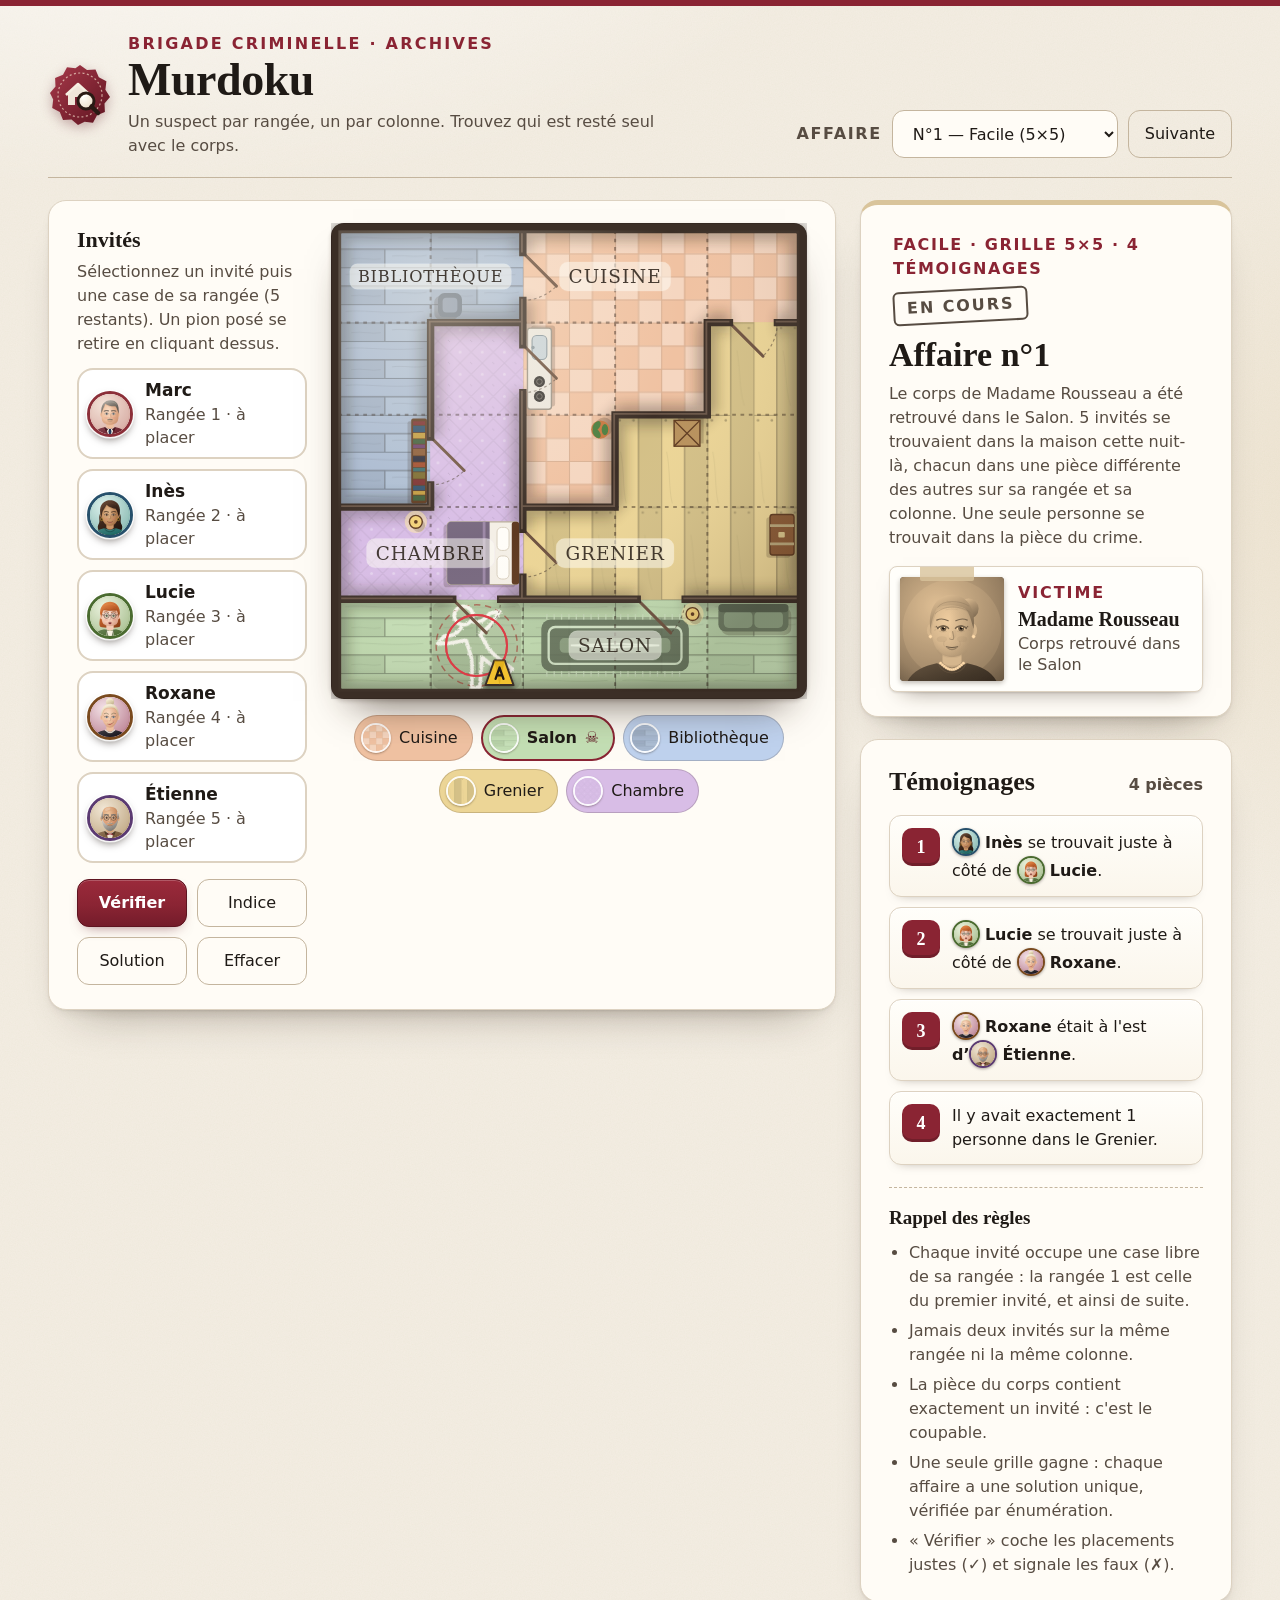
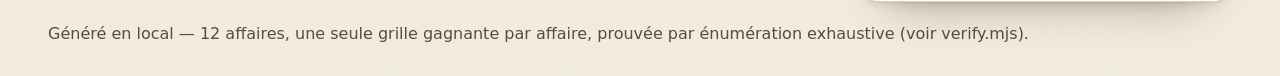
==== index.html @ e2e35fe4 "Murdoku HD: illustrated deduction game with unique-solution cases" ====
<!DOCTYPE html>
<html lang="fr">
<head>
<meta charset="utf-8">
<meta name="viewport" content="width=device-width, initial-scale=1, viewport-fit=cover">
<meta name="theme-color" content="#f4eee3">
<title>Murdoku HD — affaires de déduction</title>
<link rel="icon" href="assets/ui/emblem.svg" type="image/svg+xml">
<link rel="stylesheet" href="styles.css">
</head>
<body>
<header class="masthead">
  <div class="brand">
    <img class="brand-emblem" src="assets/ui/emblem.svg" alt="" width="64" height="64">
    <div class="brand-text">
      <p class="kicker">Brigade criminelle · Archives</p>
      <h1>Murdoku</h1>
      <p class="brand-sub">Un suspect par rangée, un par colonne. Trouvez qui est resté seul avec le corps.</p>
    </div>
  </div>
  <div class="case-switch">
    <label for="case-select">Affaire</label>
    <select id="case-select"></select>
    <button id="next-case" class="btn ghost" type="button">Suivante</button>
  </div>
</header>

<main class="layout">
  <section class="panel case-panel" aria-label="Dossier de l'affaire">
    <div class="eyebrow-row">
      <p class="case-eyebrow" id="case-meta">Facile · grille 5×5</p>
      <span class="stamp" id="case-badge">En cours</span>
    </div>
    <h2 id="case-title">Affaire n°1</h2>
    <p class="story" id="case-story"></p>
    <figure class="victim-card" id="victim-card">
      <div class="victim-photo">
        <img id="victim-photo" src="assets/victims/rousseau.svg" alt="" width="164" height="164">
      </div>
      <figcaption>
        <span class="victim-label">Victime</span>
        <strong id="victim-name">Madame Rousseau</strong>
        <span id="victim-room">dans le Salon</span>
      </figcaption>
    </figure>
  </section>

  <section class="panel board-panel" aria-label="Scène de crime">
    <div class="play">
      <div class="stage">
        <div class="board-wrap">
          <div class="board" id="board">
            <div class="plan" id="plan"></div>
            <div class="cells" id="cells" role="group" aria-label="Plan de la maison"></div>
          </div>
        </div>
        <div class="room-legend" id="room-legend"></div>
        <p class="board-status" id="board-status" role="status" hidden></p>
      </div>

      <div class="roster">
        <div class="palette-head">
          <h3>Invités</h3>
          <p class="hint" id="palette-hint">Sélectionnez un invité puis une case.</p>
        </div>
        <div class="palette" id="palette"></div>

        <div class="actions">
          <button id="btn-check" class="btn primary" type="button">Vérifier</button>
          <button id="btn-hint" class="btn" type="button">Indice</button>
          <span class="more-actions" id="more-actions">
            <button id="btn-reveal" class="btn ghost" type="button">Solution</button>
            <button id="btn-reset" class="btn ghost" type="button">Effacer</button>
            <button id="btn-next-m" class="btn ghost mobile-only" type="button">Suivante</button>
          </span>
          <button id="btn-more" class="btn more-toggle mobile-only" type="button" aria-expanded="false" aria-controls="more-actions" aria-label="Plus d'actions">⋯</button>
        </div>
        <div class="verdict" id="verdict" role="status" aria-live="polite" hidden></div>
      </div>
    </div>
  </section>

  <aside class="panel clues-panel" aria-label="Indices de l'enquête">
    <div class="clues-head">
      <h2 class="panel-title">Témoignages</h2>
      <span class="clue-count" id="clue-count">4 pièces</span>
    </div>
    <ol class="clues" id="clues"></ol>
    <div class="legend">
      <h3>Rappel des règles</h3>
      <ul>
        <li>Chaque invité occupe une case libre de sa rangée : la rangée 1 est celle du premier invité, et ainsi de suite.</li>
        <li>Jamais deux invités sur la même rangée ni la même colonne.</li>
        <li>La pièce du corps contient exactement un invité : c'est le coupable.</li>
        <li>Une seule grille gagne : chaque affaire a une solution unique, vérifiée par énumération.</li>
        <li>« Vérifier » coche les placements justes (✓) et signale les faux (✗).</li>
      </ul>
    </div>
  </aside>
  <div class="sheet-space" id="sheet-space" aria-hidden="true"></div>
</main>
<footer class="footer">Généré en local — 12 affaires, une seule grille gagnante par affaire, prouvée par énumération exhaustive (voir verify.mjs).</footer>

<!-- Phone bottom sheet: app.js moves the dossier, clues, rules and tally in here under 860 px. -->
<section class="sheet mobile-only is-peek" id="sheet" aria-label="Enquête">
  <div class="sheet-head" id="sheet-head">
    <span class="sheet-grip" aria-hidden="true"></span>
    <div class="sheet-bar">
      <div class="sheet-tabs" role="tablist" aria-label="Volets de l'enquête">
        <button type="button" role="tab" id="tab-clues" aria-controls="pane-clues" aria-selected="true">Témoignages <span class="tab-count" id="tab-count">4</span></button>
        <button type="button" role="tab" id="tab-dossier" aria-controls="pane-dossier" aria-selected="false" tabindex="-1">Dossier</button>
      </div>
      <button type="button" class="sheet-toggle" id="sheet-toggle" aria-expanded="false" aria-controls="sheet-body" aria-label="Agrandir le volet">
        <svg viewBox="0 0 24 24" aria-hidden="true" focusable="false"><path d="M6 15l6-6 6 6" fill="none" stroke="currentColor" stroke-width="2.6" stroke-linecap="round" stroke-linejoin="round"/></svg>
      </button>
    </div>
    <div class="sheet-tally" id="slot-tally"></div>
  </div>
  <div class="sheet-body" id="sheet-body">
    <div role="tabpanel" id="pane-clues" aria-labelledby="tab-clues"></div>
    <div role="tabpanel" id="pane-dossier" aria-labelledby="tab-dossier" hidden></div>
  </div>
</section>

<div class="win-banner" id="win-banner" role="dialog" aria-modal="true" aria-labelledby="win-title" hidden>
  <div class="win-card">
    <div class="win-portrait">
      <div class="spot" aria-hidden="true"></div>
      <img id="win-photo" src="assets/portraits/etienne.svg" alt="" width="164" height="164">
      <span class="win-stamp" aria-hidden="true">Coupable</span>
    </div>
    <p class="win-eyebrow" id="win-eyebrow">Énigme résolue</p>
    <p class="win-title" id="win-title">Étienne, coupable</p>
    <p class="win-detail" id="win-detail"></p>
    <div class="win-actions">
      <button type="button" class="btn primary" id="win-next">Affaire suivante</button>
      <button type="button" class="btn ghost" id="win-close">Rester ici</button>
    </div>
  </div>
</div>

<script src="floorplan.js"></script>
<script src="app.js"></script>
</body>
</html>
---- styles.css ----
/* Murdoku HD — ivory dossier, deep crimson accent, illustrated floorplan. */
:root {
  --paper: #f4eee3;
  --card: #fffcf6;
  --card-2: #fbf6ec;
  --ink: #1f1a16;
  --ink-soft: #574c42;
  --line: #ddd2c1;
  --line-strong: #c4b59e;
  --accent: #8a2433;
  --accent-deep: #5e1420;
  --accent-soft: #f6e1de;
  --gold: #b8892f;
  --ok: #1d6644;
  --ok-soft: #dcefe2;
  --bad: #9c2f1f;
  --bad-soft: #fbe7e1;
  --radius: 18px;
  --shadow: 0 1px 2px rgba(40, 26, 14, .06), 0 6px 14px -8px rgba(40, 26, 14, .18), 0 26px 44px -30px rgba(40, 26, 14, .45);
  --serif: "Iowan Old Style", "Palatino Linotype", "Book Antiqua", Palatino, P052, "URW Palladio L", Georgia, serif;
  --sans: system-ui, -apple-system, "Segoe UI", Roboto, "Helvetica Neue", Lato, "DejaVu Sans", sans-serif;
  --spring: cubic-bezier(.2, 1.4, .4, 1);
}

* { box-sizing: border-box; }
html, body { margin: 0; }
html { overflow-x: hidden; }

body {
  background-color: var(--paper);
  background-image:
    radial-gradient(1200px 600px at 12% -10%, rgba(255, 255, 255, .75), rgba(255, 255, 255, 0) 60%),
    radial-gradient(900px 700px at 110% 30%, rgba(184, 137, 47, .10), rgba(184, 137, 47, 0) 60%),
    url("data:image/svg+xml,%3Csvg xmlns='http://www.w3.org/2000/svg' width='180' height='180'%3E%3Cfilter id='n'%3E%3CfeTurbulence type='fractalNoise' baseFrequency='.85' numOctaves='3' stitchTiles='stitch'/%3E%3CfeColorMatrix values='0 0 0 0 .35 0 0 0 0 .25 0 0 0 0 .15 0 0 0 .06 0'/%3E%3C/filter%3E%3Crect width='180' height='180' filter='url(%23n)'/%3E%3C/svg%3E");
  color: var(--ink);
  font: 400 17px/1.5 var(--sans);
  -webkit-font-smoothing: antialiased;
  min-height: 100vh;
}

h1, h2, h3 { margin: 0; font-family: var(--serif); font-weight: 700; }
img { max-width: 100%; }

/* --------------------------------------------------------------- masthead */
.masthead {
  display: flex;
  flex-wrap: wrap;
  gap: 18px 28px;
  align-items: flex-end;
  justify-content: space-between;
  max-width: 1440px;
  margin: 0 auto;
  padding: 26px clamp(12px, 4vw, 48px) 20px;
  border-top: 6px solid var(--accent);
  position: relative;
}
.masthead::after {
  content: "";
  position: absolute;
  left: clamp(12px, 4vw, 48px);
  right: clamp(12px, 4vw, 48px);
  bottom: 0;
  border-bottom: 1px solid var(--line-strong);
  box-shadow: 0 3px 0 -2px var(--line);
}

.brand { display: flex; gap: 16px; align-items: center; min-width: 0; }
.brand-emblem { width: 64px; height: 64px; flex: none; filter: drop-shadow(0 4px 6px rgba(94, 20, 32, .3)); }
.brand-text { min-width: 0; }
.kicker {
  margin: 0;
  font-size: 16px;
  font-weight: 700;
  letter-spacing: .14em;
  text-transform: uppercase;
  color: var(--accent);
}
.brand h1 { font-size: clamp(34px, 5vw, 46px); line-height: 1.05; letter-spacing: -.01em; }
.brand-sub { margin: 6px 0 0; color: var(--ink-soft); font-size: 16px; max-width: 560px; }

.case-switch { display: flex; align-items: center; gap: 10px; flex-wrap: wrap; }
.case-switch label { font-size: 16px; font-weight: 600; text-transform: uppercase; letter-spacing: .1em; color: var(--ink-soft); }

select, .btn {
  font: inherit;
  font-size: 16px;
  color: var(--ink);
  background: var(--card);
  border: 1px solid var(--line-strong);
  border-radius: 12px;
  padding: 11px 16px;
  min-height: 48px;
  min-width: 48px;
  cursor: pointer;
  transition: background .18s, border-color .18s, transform .18s var(--spring), box-shadow .18s;
}
select { max-width: 100%; padding-right: 10px; }
select:hover, .btn:hover { border-color: #a8977d; background: #fff; transform: translateY(-1px); box-shadow: 0 6px 14px -10px rgba(40, 26, 14, .5); }
.btn:active { transform: translateY(1px) scale(.98); box-shadow: none; }
select:focus-visible, .btn:focus-visible, .suspect:focus-visible { outline: 3px solid var(--accent); outline-offset: 2px; }
.btn.primary {
  background: linear-gradient(180deg, #9b2a3b, var(--accent) 55%, #741c2a) #8a2433;
  border-color: var(--accent-deep);
  color: #fff;
  font-weight: 700;
  box-shadow: inset 0 1px 0 rgba(255, 255, 255, .22), 0 6px 14px -8px rgba(94, 20, 32, .7);
}
.btn.primary:hover { background: linear-gradient(180deg, #a52f41, #7c1f2d) #8a2433; }
.btn.ghost { background: transparent; }

@media (max-width: 640px) {
  .actions { display: grid; grid-template-columns: 1fr 1fr; }
  .suspect { gap: 8px; padding: 8px 8px 8px 6px; }
  .suspect .avatar { width: 40px; }
  .who .sub { display: grid; }
  .who .sub > span { display: block; white-space: nowrap; }
  .who .sub > .sep { display: none; }
  .masthead { gap: 12px; }
  .brand { gap: 12px; align-items: flex-start; }
  .brand-emblem { width: 48px; height: 48px; }
  .brand h1 { font-size: 32px; }
  .case-switch { width: 100%; }
  .case-switch label { flex: 0 0 100%; }
  .case-switch select { flex: 1 1 auto; min-width: 0; }
}

/* ----------------------------------------------------------------- layout */
.layout {
  display: grid;
  grid-template-columns: minmax(0, 1.8fr) minmax(340px, .85fr);
  grid-template-areas: "board case" "board clues";
  grid-template-rows: auto 1fr;
  gap: 22px 24px;
  max-width: 1440px;
  margin: 0 auto;
  padding: 22px clamp(12px, 4vw, 48px) 8px;
  align-items: start;
}
.case-panel { grid-area: case; }
.board-panel { grid-area: board; }
.clues-panel { grid-area: clues; }
@media (max-width: 1080px) {
  .layout { grid-template-columns: minmax(0, 1fr); grid-template-areas: "case" "board" "clues"; grid-template-rows: none; }
}

.panel {
  background: var(--card);
  border: 1px solid var(--line);
  border-radius: var(--radius);
  box-shadow: var(--shadow);
  padding: 22px clamp(14px, 2.4vw, 28px) 24px;
  min-width: 0;
}
.case-panel { border-top: 5px solid #d9c49b; }

/* Narrow phones: keep 7×7 cells above the 44 px touch minimum. */
@media (max-width: 400px) {
  .layout { padding: 12px 6px 8px; gap: 14px; }
  .panel { padding: 16px 10px 18px; border-radius: 14px; }
  .board-panel { padding: 8px 4px 16px; }
  .suspect { gap: 6px; padding: 8px 6px 8px 4px; }
  .suspect .avatar { width: 36px; }
  .roster { padding: 0 2px; }
  .masthead { padding: 14px 10px 12px; }
  .masthead::after { left: 10px; right: 10px; }
  .footer { padding: 10px 10px 24px; }
}

/* -------------------------------------------------------------- case head */
.eyebrow-row { display: flex; flex-wrap: wrap; align-items: center; justify-content: space-between; gap: 8px 14px; padding: 6px 4px; }
.case-eyebrow { margin: 0; font-size: 16px; letter-spacing: .1em; text-transform: uppercase; color: var(--accent); font-weight: 700; }
.case-panel h2 { font-size: clamp(28px, 3vw, 34px); line-height: 1.15; margin-top: 6px; }
.story { margin: 8px 0 16px; color: var(--ink-soft); font-size: 16px; }

.stamp {
  display: inline-block;
  font-size: 16px;
  font-weight: 800;
  letter-spacing: .12em;
  text-transform: uppercase;
  padding: 3px 12px;
  border: 2px solid var(--ink-soft);
  border-radius: 6px;
  color: var(--ink-soft);
  background: var(--card);
  transform: rotate(-3deg);
  white-space: nowrap;
}
.stamp.win { color: var(--ok); border-color: var(--ok); background: var(--ok-soft); animation: stamp-in .5s var(--spring) both; }

.victim-card {
  margin: 0;
  display: grid;
  grid-template-columns: 104px minmax(0, 1fr);
  gap: 14px;
  align-items: center;
  padding: 10px 14px 10px 10px;
  background: #fffefa;
  border: 1px solid var(--line);
  border-radius: 8px;
  box-shadow: 0 10px 22px -14px rgba(40, 26, 14, .6), 0 1px 2px rgba(40, 26, 14, .12);
  position: relative;
}
.victim-card::before {
  content: "";
  position: absolute;
  top: 0;
  left: 30px;
  width: 54px;
  height: 14px;
  background: rgba(217, 196, 155, .8);
  border-radius: 0 0 2px 2px;
}
.victim-photo {
  aspect-ratio: 1;
  border-radius: 4px;
  overflow: hidden;
  background: #6f604e;
  box-shadow: inset 0 0 0 1px rgba(0, 0, 0, .15), 0 2px 5px rgba(40, 26, 14, .3);
}
.victim-photo img { display: block; width: 100%; height: 100%; object-fit: cover; object-position: center; }
.victim-card figcaption { display: grid; gap: 2px; font-size: 16px; line-height: 1.3; min-width: 0; }
.victim-label { font-weight: 700; letter-spacing: .12em; text-transform: uppercase; color: var(--accent); }
.victim-card strong { font-family: var(--serif); font-size: 20px; }
.victim-card figcaption span:last-child { color: var(--ink-soft); }

/* ------------------------------------------------------------------- play */
.play { display: grid; grid-template-columns: minmax(0, 1fr); gap: 4px 24px; }
@media (min-width: 1180px) {
  .play { grid-template-columns: minmax(200px, 230px) minmax(0, 1fr); align-items: start; }
  .roster { grid-column: 1; grid-row: 1; }
  .stage { grid-column: 2; grid-row: 1; }
  .roster .palette { grid-template-columns: minmax(0, 1fr); margin-bottom: 16px; }
  .roster .palette-head { margin-top: 0; }
  .roster .actions { display: grid; grid-template-columns: 1fr 1fr; }
}
.roster, .stage { min-width: 0; }

/* ------------------------------------------------------------------ board */
.board-wrap { padding: 0 0 16px; }

.board {
  --n: 5;
  position: relative;
  width: min(100%, 640px);
  aspect-ratio: 1 / 1;
  margin: 0 auto;
  border-radius: 14px;
  box-shadow: 0 2px 4px rgba(40, 26, 14, .2), 0 24px 40px -22px rgba(40, 26, 14, .7);
  transition: box-shadow .4s;
}
.plan, .plan svg { position: absolute; inset: 0; width: 100%; height: 100%; display: block; }

/* The SVG keeps an 8-unit frame around an n×100 grid: mirror it here. */
.cells {
  position: absolute;
  inset: calc(100% * 8 / (var(--n) * 100 + 16));
  display: grid;
  grid-auto-rows: 1fr;
}

.cell {
  position: relative;
  display: grid;
  place-items: center;
  min-width: 44px;
  min-height: 44px;
  padding: 0;
  margin: 0;
  border: 0;
  background: transparent;
  color: var(--ink);
  font: inherit;
  cursor: pointer;
  -webkit-tap-highlight-color: transparent;
}
.cell::before {
  content: "";
  position: absolute;
  inset: 3px;
  border-radius: 8px;
  background: rgba(255, 252, 240, 0);
  transition: background .18s, box-shadow .18s;
  pointer-events: none;
}
.cell:hover::before { background: rgba(255, 252, 240, .34); box-shadow: inset 0 0 0 2px rgba(255, 255, 255, .6); }
.cell:focus-visible { outline: none; }
.cell:focus-visible::before { box-shadow: inset 0 0 0 3px var(--accent), 0 0 0 2px #fff; }
.cell.row-active::before { background: rgba(138, 36, 51, .1); }
.cell.target::after {
  content: "";
  position: absolute;
  inset: 22%;
  border-radius: 50%;
  border: 2.5px dashed rgba(138, 36, 51, .75);
  background: rgba(255, 252, 240, .45);
  animation: target-breathe 1.6s ease-in-out infinite;
  pointer-events: none;
}
.cell.victim { cursor: help; }
.cell.mismatch::before { box-shadow: inset 0 0 0 3px rgba(156, 47, 31, .85); background: rgba(156, 47, 31, .12); }
.cell.nudge { animation: nudge .42s ease-in-out; }

.token {
  position: relative;
  display: block;
  width: 80%;
  aspect-ratio: 1 / 1;
  border-radius: 50%;
  border: 3px solid var(--ring, var(--accent));
  background: #fff;
  overflow: hidden;
  box-shadow: 0 0 0 1.5px rgba(255, 255, 255, .85), 0 4px 8px -2px rgba(20, 10, 4, .55);
  transition: transform .2s var(--spring), box-shadow .2s;
  pointer-events: none;
}
.token img { display: block; width: 100%; height: 100%; object-fit: cover; object-position: center; }
.cell:hover .token { transform: translateY(-2px) scale(1.04); box-shadow: 0 0 0 1.5px #fff, 0 8px 12px -4px rgba(20, 10, 4, .55); }
.token.pop { animation: token-pop .55s var(--spring) both; }
.token.killer { box-shadow: 0 0 0 3px #f2c230, 0 0 18px 4px rgba(242, 194, 48, .7); animation: breathe 2.6s ease-in-out infinite; }

.mark {
  position: absolute;
  top: 1px;
  right: 1px;
  width: 24px;
  height: 24px;
  border-radius: 50%;
  display: grid;
  place-items: center;
  font-size: 16px;
  font-weight: 800;
  line-height: 1;
  color: #fff;
  border: 2px solid #fff;
  box-shadow: 0 2px 4px rgba(20, 10, 4, .4);
  pointer-events: none;
  z-index: 2;
}
.mark.ok { background: var(--ok); }
.mark.bad { background: var(--bad); }
.mark.fresh { animation: mark-pop .45s var(--spring) both; animation-delay: calc(var(--i, 0) * 70ms); }
.cell.shake .token { animation: cell-shake .5s ease-in-out .15s; }

.crime-marker { position: absolute; inset: 0; pointer-events: none; }
.crime-marker .pulse {
  position: absolute;
  inset: 16%;
  border-radius: 50%;
  border: 2px solid rgba(220, 60, 70, .9);
  animation: ring-pulse 2.4s ease-out infinite;
}
.crime-marker .pulse.late { animation-delay: 1.2s; }
.crime-marker .tent {
  position: absolute;
  right: 6%;
  bottom: 6%;
  width: 38%;
  height: auto;
  filter: drop-shadow(0 2px 2px rgba(0, 0, 0, .45));
  animation: tent-bob 3s ease-in-out infinite;
  transform-origin: 50% 100%;
}

.board.celebrate { box-shadow: 0 0 0 4px rgba(242, 194, 48, .55), 0 24px 40px -22px rgba(40, 26, 14, .7); }
.board.celebrate .token { animation: token-pop .62s var(--spring) both; }
.board.celebrate .token.killer { animation: token-pop .62s var(--spring) both, breathe 2.6s ease-in-out .8s infinite; }

/* ----------------------------------------------------------------- legend */
.room-legend {
  display: flex;
  flex-wrap: wrap;
  gap: 8px;
  justify-content: center;
  padding: 0 0 8px;
  font-size: 16px;
}
.room-item {
  display: inline-flex;
  align-items: center;
  gap: 8px;
  min-height: 44px;
  padding: 6px 14px 6px 6px;
  border-radius: 999px;
  background: var(--room);
  border: 1px solid rgba(40, 26, 14, .18);
  color: var(--ink);
  line-height: 1.25;
}
.room-item i {
  flex: none;
  width: 30px;
  height: 30px;
  border-radius: 50%;
  overflow: hidden;
  border: 2px solid rgba(255, 255, 255, .9);
  box-shadow: 0 1px 2px rgba(40, 26, 14, .35);
}
.swatch-svg { display: block; width: 100%; height: 100%; }
.room-item.crime-room { font-weight: 700; border: 2px solid var(--accent); }
.crime-mark { color: var(--accent-deep); font-size: 16px; }

.board-status {
  margin: 6px 0 14px;
  padding: 10px 14px;
  border-radius: 10px;
  font-size: 16px;
  font-weight: 700;
  text-align: center;
  border: 1px solid var(--line);
  animation: rise .3s ease-out both;
}
.board-status.ok { background: var(--ok-soft); border-color: #b2d6bf; color: #14422a; }
.board-status.bad { background: var(--bad-soft); border-color: #e8c1b5; color: #7a2516; }

/* ---------------------------------------------------------------- palette */
.palette-head { display: flex; flex-wrap: wrap; align-items: baseline; gap: 4px 14px; justify-content: space-between; margin-top: 10px; }
.palette-head h3 { font-size: 22px; }
.hint { margin: 0; font-size: 16px; color: var(--ink-soft); }

.palette {
  display: grid;
  grid-template-columns: repeat(auto-fill, minmax(min(100%, 150px), 1fr));
  gap: 10px;
  margin: 12px 0 20px;
}
.suspect {
  display: flex;
  align-items: center;
  gap: 12px;
  min-height: 64px;
  padding: 8px 12px 8px 8px;
  border-radius: 16px;
  border: 2px solid var(--line);
  background: #fff;
  color: var(--ink);
  font: inherit;
  text-align: left;
  cursor: pointer;
  transition: border-color .18s, background .18s, transform .2s var(--spring), box-shadow .2s;
}
.suspect:hover { border-color: var(--line-strong); transform: translateY(-2px); box-shadow: 0 10px 18px -14px rgba(40, 26, 14, .7); }
.suspect:hover .avatar { transform: rotate(-4deg) scale(1.06); }
.suspect:active { transform: translateY(0) scale(.98); }
.suspect .avatar { width: 46px; flex: none; }
.who { display: grid; min-width: 0; line-height: 1.45; }
.who strong { font-size: 17px; overflow-wrap: anywhere; }
.who .sub { font-size: 16px; color: var(--ink-soft); }
.suspect.selected { border-color: var(--accent); background: var(--accent-soft); box-shadow: 0 0 0 3px rgba(138, 36, 51, .16); }
.suspect.selected .avatar { animation: selected-ring 1.4s ease-in-out infinite; }
.suspect.placed { background: var(--card-2); }
.suspect.placed .status { color: var(--ok); font-weight: 700; }

/* ---------------------------------------------------------------- actions */
.actions { display: flex; flex-wrap: wrap; gap: 10px; }
.verdict {
  margin-top: 16px;
  padding: 14px 16px;
  border-radius: 12px;
  font-size: 16px;
  border: 1px solid var(--line);
  background: var(--card-2);
  animation: rise .3s ease-out both;
}
.verdict.ok { background: var(--ok-soft); border-color: #b2d6bf; color: #14422a; font-weight: 600; }
.verdict.bad { background: var(--bad-soft); border-color: #e8c1b5; color: #7a2516; }

/* ------------------------------------------------------------------ clues */
.clues-head { display: flex; align-items: baseline; justify-content: space-between; gap: 12px; margin-bottom: 14px; flex-wrap: wrap; }
.panel-title { font-size: 26px; }
.clue-count { font-size: 16px; color: var(--ink-soft); font-weight: 600; }

.clues { list-style: none; margin: 0; padding: 0; display: grid; gap: 10px; counter-reset: clue; }
.clue {
  counter-increment: clue;
  position: relative;
  display: grid;
  grid-template-columns: 38px minmax(0, 1fr);
  gap: 12px;
  align-items: start;
  padding: 12px 14px 12px 12px;
  background: linear-gradient(180deg, #fffefa, #fbf6ec) #fdf9f2;
  border: 1px solid var(--line);
  border-radius: 12px;
  box-shadow: 0 1px 0 #fff inset, 0 6px 12px -10px rgba(40, 26, 14, .55);
  transition: transform .2s var(--spring), box-shadow .2s;
  animation: rise .35s ease-out both;
}
.clue:nth-child(2) { animation-delay: 40ms; }
.clue:nth-child(3) { animation-delay: 80ms; }
.clue:nth-child(4) { animation-delay: 120ms; }
.clue:nth-child(n + 5) { animation-delay: 160ms; }
.clue:hover { transform: translateX(3px); box-shadow: 0 1px 0 #fff inset, 0 10px 18px -12px rgba(40, 26, 14, .6); }
.clue::before {
  content: counter(clue);
  display: grid;
  place-items: center;
  width: 38px;
  height: 38px;
  border-radius: 10px;
  background: var(--accent);
  color: #fff;
  font: 700 18px/1 var(--serif);
  box-shadow: inset 0 -3px 0 rgba(0, 0, 0, .18);
}
.clue p { margin: 0; font-size: 16px; align-self: center; }
.who-inline { font-weight: 700; white-space: nowrap; }
.who-inline .token.mini:not(:first-child) { margin-left: 3px; }
.token.mini {
  display: inline-block;
  width: 28px;
  border-width: 2px;
  margin-right: 5px;
  vertical-align: -8px;
  box-shadow: 0 1px 3px rgba(20, 10, 4, .35);
}

.legend { margin-top: 22px; border-top: 1px dashed var(--line-strong); padding-top: 16px; }
.legend h3 { font-size: 19px; margin-bottom: 8px; }
.legend ul { margin: 0; padding-left: 20px; color: var(--ink-soft); font-size: 16px; display: grid; gap: 6px; }

.footer { max-width: 1440px; margin: 0 auto; padding: 12px clamp(12px, 4vw, 48px) 30px; color: var(--ink-soft); font-size: 16px; }

/* ------------------------------------------------------------ win overlay */
.win-banner {
  position: fixed;
  inset: 0;
  display: grid;
  place-items: center;
  padding: 16px;
  background: radial-gradient(circle at 50% 40%, rgba(40, 22, 14, .55), rgba(20, 10, 6, .82));
  opacity: 0;
  z-index: 70;
  overflow-y: auto;
}
.win-banner[hidden] { display: none; }
.win-banner.visible { opacity: 1; animation: banner-fade .35s ease both; }

.win-card {
  position: relative;
  background: var(--card);
  border: 1px solid var(--line);
  border-radius: 22px;
  box-shadow: 0 30px 60px -20px rgba(0, 0, 0, .6);
  padding: 22px clamp(16px, 4vw, 30px) 24px;
  text-align: center;
  width: min(100%, 420px);
  animation: card-rise .55s var(--spring) both;
}
.win-portrait { position: relative; width: 200px; height: 200px; margin: 0 auto 6px; display: grid; place-items: center; }
.win-portrait .spot {
  position: absolute;
  inset: 0;
  border-radius: 50%;
  background: radial-gradient(circle, rgba(242, 194, 48, .55), rgba(242, 194, 48, 0) 68%);
  animation: spot-glow 2.6s ease-in-out infinite;
}
.win-portrait img {
  position: relative;
  width: 168px;
  height: 168px;
  object-fit: cover;
  border-radius: 50%;
  border: 5px solid var(--ring, var(--accent));
  box-shadow: 0 0 0 3px #fff, 0 14px 26px -10px rgba(0, 0, 0, .6);
  animation: portrait-reveal .9s cubic-bezier(.2, .9, .3, 1.1) .1s both, breathe 2.8s ease-in-out 1.2s infinite;
}
.win-stamp {
  position: absolute;
  bottom: 18px;
  left: 50%;
  margin-left: -66px;
  width: 132px;
  padding: 3px 0;
  font: 800 18px/1.2 var(--sans);
  letter-spacing: .14em;
  text-transform: uppercase;
  color: var(--accent);
  background: rgba(255, 252, 246, .94);
  border: 3px solid var(--accent);
  border-radius: 6px;
  transform: rotate(-10deg);
  animation: stamp-slam .5s cubic-bezier(.3, 1.6, .5, 1) .75s both;
}
.win-eyebrow { margin: 4px 0 4px; font-size: 16px; font-weight: 700; letter-spacing: .14em; text-transform: uppercase; color: var(--accent); }
.win-title { margin: 0; font-family: var(--serif); font-size: 30px; font-weight: 700; line-height: 1.15; animation: title-in .6s ease-out .45s both; }
.win-detail { margin: 8px 0 18px; font-size: 16px; color: var(--ink-soft); }
.win-actions { display: flex; flex-wrap: wrap; gap: 10px; justify-content: center; }
.win-actions .btn { flex: 1 1 auto; }

.confetti-layer { position: fixed; inset: 0; overflow: hidden; pointer-events: none; z-index: 80; }
.confetti {
  position: absolute;
  top: -14px;
  width: 9px;
  height: 14px;
  border-radius: 2px;
  animation-name: confetti-fall;
  animation-timing-function: cubic-bezier(.3, .1, .6, 1);
  animation-fill-mode: forwards;
}
.burst { position: absolute; left: 50%; top: 38%; width: 0; height: 0; }
.burst span {
  position: absolute;
  left: -5px;
  top: -5px;
  width: 10px;
  height: 10px;
  border-radius: 50%;
  animation: spark .9s cubic-bezier(.1, .8, .3, 1) .2s both;
}

/* ------------------------------------------------------------- keyframes */
@keyframes token-pop {
  0% { transform: scale(.3) rotate(-14deg); opacity: 0; }
  55% { transform: scale(1.14) rotate(4deg); opacity: 1; }
  100% { transform: scale(1) rotate(0); }
}
@keyframes breathe { 0%, 100% { transform: scale(1); } 50% { transform: scale(1.05); } }
@keyframes mark-pop { 0% { transform: scale(0); } 70% { transform: scale(1.25); } 100% { transform: scale(1); } }
@keyframes cell-shake {
  0%, 100% { transform: translateX(0); }
  20% { transform: translateX(-5px) rotate(-4deg); }
  40% { transform: translateX(5px) rotate(4deg); }
  60% { transform: translateX(-3px); }
  80% { transform: translateX(3px); }
}
@keyframes nudge { 0%, 100% { transform: translateX(0); } 30% { transform: translateX(-3px); } 60% { transform: translateX(3px); } }
@keyframes target-breathe { 0%, 100% { transform: scale(.9); opacity: .7; } 50% { transform: scale(1); opacity: 1; } }
@keyframes ring-pulse { 0% { transform: scale(.55); opacity: .95; } 100% { transform: scale(1.25); opacity: 0; } }
@keyframes tent-bob { 0%, 100% { transform: rotate(0); } 50% { transform: rotate(-5deg); } }
@keyframes selected-ring { 0%, 100% { box-shadow: 0 0 0 0 rgba(138, 36, 51, .45); } 50% { box-shadow: 0 0 0 6px rgba(138, 36, 51, 0); } }
@keyframes rise { from { opacity: 0; transform: translateY(6px); } to { opacity: 1; transform: none; } }
@keyframes stamp-in { 0% { transform: rotate(-3deg) scale(1.6); opacity: 0; } 100% { transform: rotate(-3deg) scale(1); opacity: 1; } }
@keyframes banner-fade { from { opacity: 0; } to { opacity: 1; } }
@keyframes card-rise { 0% { opacity: 0; transform: translateY(26px) scale(.94); } 100% { opacity: 1; transform: none; } }
@keyframes portrait-reveal {
  0% { clip-path: circle(0% at 50% 50%); transform: scale(.7) rotate(-8deg); filter: brightness(.2); }
  60% { clip-path: circle(60% at 50% 50%); filter: brightness(1.15); }
  100% { clip-path: circle(75% at 50% 50%); transform: none; filter: none; }
}
@keyframes stamp-slam { 0% { opacity: 0; transform: rotate(-10deg) scale(2.4); } 100% { opacity: 1; transform: rotate(-10deg) scale(1); } }
@keyframes title-in { from { opacity: 0; letter-spacing: .2em; } to { opacity: 1; letter-spacing: 0; } }
@keyframes spot-glow { 0%, 100% { transform: scale(.94); opacity: .8; } 50% { transform: scale(1.04); opacity: 1; } }
@keyframes confetti-fall {
  0% { opacity: 1; transform: translate3d(0, -10px, 0) rotate(0deg); }
  100% { opacity: .9; transform: translate3d(var(--drift), 78vh, 0) rotate(var(--spin)); }
}
@keyframes spark {
  0% { transform: rotate(var(--a)) translateX(0) scale(1.2); opacity: 1; }
  100% { transform: rotate(var(--a)) translateX(var(--d)) scale(0); opacity: 0; }
}

/* ------------------------------------------------------------ phone shell */
/* Desktop defaults: phone-only furniture is inert and invisible. */
.mobile-only, .sheet-space, .check { display: none; }
.more-actions, .avatar-wrap { display: contents; }

@media (max-width: 860px) {
  :root {
    --head-h: 58px;
    --rail-h: 68px;
    --bar-h: 56px;
    --gap: 6px;
    --pad: 6px;
    --safe-t: env(safe-area-inset-top, 0px);
    --safe-b: env(safe-area-inset-bottom, 0px);
    --safe-l: env(safe-area-inset-left, 0px);
    --safe-r: env(safe-area-inset-right, 0px);
    --vh: 100vh;
    --chrome: calc(var(--safe-t) + var(--head-h) + var(--rail-h) + var(--bar-h) + 4 * var(--gap));
    /* Square board: as wide as the screen, unless that would squeeze the
       sheet peek below 180 px (or the 7×7 cells below 44 px on short screens). */
    --board: min(
      calc(100vw - 2 * var(--pad) - var(--safe-l) - var(--safe-r)),
      max(min(320px, calc(var(--vh) - var(--chrome) - 96px)), calc(var(--vh) - var(--chrome) - 180px))
    );
  }
  @supports (height: 100dvh) { :root { --vh: 100dvh; } }

  html, body { height: 100%; overflow: hidden; overscroll-behavior: none; }
  body {
    height: var(--vh);
    min-height: 0;
    display: grid;
    grid-template-columns: minmax(0, 1fr);
    grid-template-rows: var(--head-h) var(--board) var(--rail-h) var(--bar-h) minmax(0, 1fr);
    row-gap: var(--gap);
    padding: var(--safe-t) var(--safe-r) 0 var(--safe-l);
  }

  /* Header: brand mark + case selector, one line. */
  .masthead {
    grid-row: 1;
    grid-column: 1;
    flex-wrap: nowrap;
    align-items: center;
    gap: 8px;
    width: 100%;
    padding: 5px var(--pad) 5px calc(var(--pad) + 2px);
    border-top-width: 4px;
  }
  .masthead::after { left: var(--pad); right: var(--pad); }
  .brand { flex: none; gap: 0; align-items: center; }
  .brand-emblem { width: 40px; height: 40px; }
  .brand-text, .case-switch label {
    position: absolute;
    width: 1px;
    height: 1px;
    overflow: hidden;
    clip-path: inset(50%);
    white-space: nowrap;
  }
  .case-switch { flex: 1 1 auto; min-width: 0; width: auto; flex-wrap: nowrap; }
  .case-switch select { flex: 1 1 auto; min-width: 0; min-height: 44px; padding: 8px 10px; }
  #next-case { display: none; }

  /* The desktop wrappers dissolve so their parts become shell rows. */
  .layout, .board-panel, .play, .roster { display: contents; }
  .palette-head { display: none; }

  .stage { grid-row: 2; grid-column: 1; display: grid; justify-items: center; align-content: start; min-height: 0; }
  .board-wrap { padding: 0; width: var(--board); }
  .board { width: var(--board); }

  /* Roster: horizontal chip rail in the thumb zone. */
  .palette {
    grid-row: 3;
    grid-column: 1;
    display: flex;
    align-items: center;
    gap: 8px;
    margin: 0;
    padding: 4px var(--pad);
    overflow-x: auto;
    overflow-y: hidden;
    overscroll-behavior-x: contain;
    scroll-snap-type: x proximity;
    scroll-padding: 0 var(--pad);
    scrollbar-width: none;
  }
  .palette::-webkit-scrollbar { display: none; }
  .suspect,
  .roster .suspect {
    flex: none;
    gap: 8px;
    min-height: 56px;
    height: 58px;
    padding: 5px 14px 5px 5px;
    border-radius: 999px;
    scroll-snap-align: start;
    position: relative; /* contains the screen-reader-only labels inside the rail */
  }
  .suspect:hover { transform: none; box-shadow: none; }
  .avatar-wrap { display: block; position: relative; flex: none; width: 44px; height: 44px; }
  .suspect .avatar, .roster .suspect .avatar { width: 44px; }
  .who { line-height: 1.4; }
  .who strong { font-size: 16px; overflow-wrap: normal; white-space: nowrap; }
  .who .sub { display: block; white-space: nowrap; }
  .who .sub > .sep, .who .sub > .status {
    position: absolute;
    width: 1px;
    height: 1px;
    overflow: hidden;
    clip-path: inset(50%);
  }
  .check {
    display: grid;
    place-items: center;
    position: absolute;
    right: 0;
    bottom: 0;
    width: 20px;
    height: 20px;
    border-radius: 50%;
    background: var(--ok);
    color: #fff;
    font-size: 16px;
    font-weight: 800;
    line-height: 1;
    box-shadow: 0 0 0 2px #fff;
  }
  .suspect.placed { background: #f1f8f3; border-color: #b2d6bf; }
  .suspect.selected { border-color: var(--accent); background: var(--accent-soft); box-shadow: inset 0 0 0 1px var(--accent); }
  .suspect.selected .sub { color: var(--accent-deep); font-weight: 700; }

  /* Action bar: two primary buttons + overflow; the overflow swaps the face. */
  .actions,
  .roster .actions {
    grid-row: 4;
    grid-column: 1;
    display: grid;
    grid-template-columns: minmax(0, 1fr) minmax(0, 1fr) 52px;
    align-items: center;
    gap: 8px;
    padding: 4px var(--pad);
  }
  .actions .btn { min-height: 48px; padding: 8px 10px; }
  .actions .more-toggle { display: block; padding: 0; font-size: 22px; line-height: 1; }
  .more-actions > .btn { display: none; }
  .actions.more-open { grid-template-columns: repeat(3, minmax(0, 1fr)) 52px; }
  .actions.more-open > #btn-check, .actions.more-open > #btn-hint { display: none; }
  .actions.more-open .more-actions > .btn { display: block; }

  /* Verdict: a toast over the top of the board, never pushing layout. */
  .verdict {
    position: fixed;
    z-index: 50;
    top: calc(var(--safe-t) + var(--head-h) + 12px);
    left: calc(var(--safe-l) + var(--pad) + 8px);
    right: calc(var(--safe-r) + var(--pad) + 8px);
    margin: 0;
    max-height: 40vh;
    overflow-y: auto;
    box-shadow: 0 14px 30px -12px rgba(40, 26, 14, .55);
    cursor: pointer;
  }

  .sheet-space { display: block; grid-row: 5; grid-column: 1; }

  /* Bottom sheet: fixed, three snaps (closed = header only, peek, full). */
  .sheet {
    --peek-px: 180px;
    --head-px: 66px;
    display: flex;
    flex-direction: column;
    position: fixed;
    z-index: 40;
    left: var(--safe-l);
    right: var(--safe-r);
    bottom: 0;
    height: calc(var(--vh) - var(--safe-t) - var(--head-h) - 8px);
    background: var(--card);
    border: 1px solid var(--line);
    border-bottom: 0;
    border-radius: 20px 20px 0 0;
    box-shadow: 0 -12px 30px -14px rgba(40, 26, 14, .5);
    transform: translateY(calc(100% - var(--peek-px)));
    will-change: transform;
  }
  .sheet.is-full { transform: translateY(0); }

  /* Peek shows one whole clue plus an explicit affordance: a sentence must
     never be cut in half by the sheet edge. */
  .sheet.is-peek #pane-clues .clue:not(:first-child) { display: none; }
  .sheet-more {
    display: none;
    margin: 4px 0 0;
    font-size: 16px;
    font-weight: 600;
    line-height: 1.25;
    color: var(--accent-deep);
  }
  .sheet-more:empty { display: none; }
  .sheet.is-peek #pane-clues .sheet-more { display: block; }
  /* Short phones: the peek must still show the whole hint line. */
  @media (max-height: 820px) {
    .sheet { --peek-px: 212px; }
  }
  .sheet.is-closed { transform: translateY(calc(100% - var(--head-px) - var(--safe-b))); }
  /* Only snap changes animate; resizes and drags follow instantly. */
  .sheet.animate { transition: transform .38s cubic-bezier(.2, .9, .3, 1); }

  .sheet-head { flex: none; padding: 6px 10px 8px; touch-action: none; user-select: none; cursor: grab; }
  .sheet-grip { display: block; width: 44px; height: 5px; margin: 0 auto 6px; border-radius: 3px; background: var(--line-strong); }
  .sheet-bar { display: flex; align-items: center; gap: 8px; }
  .sheet-tabs { display: flex; gap: 6px; flex: 1 1 auto; min-width: 0; }
  .sheet-tabs [role="tab"] {
    display: inline-flex;
    align-items: center;
    gap: 8px;
    min-height: 44px;
    padding: 6px 14px;
    border-radius: 999px;
    border: 1px solid var(--line-strong);
    background: var(--card-2);
    color: var(--ink-soft);
    font: 700 16px/1.2 var(--sans);
    cursor: pointer;
  }
  .sheet-tabs [role="tab"][aria-selected="true"] { background: var(--accent); border-color: var(--accent-deep); color: #fff; }
  .sheet-tabs [role="tab"]:focus-visible, .sheet-toggle:focus-visible { outline: 3px solid var(--accent); outline-offset: 2px; }
  .tab-count {
    display: inline-grid;
    place-items: center;
    min-width: 26px;
    height: 26px;
    padding: 0 6px;
    border-radius: 13px;
    background: var(--accent);
    color: #fff;
    font-size: 16px;
  }
  [aria-selected="true"] > .tab-count { background: #fff; color: var(--accent); }
  .sheet-toggle {
    flex: none;
    display: grid;
    place-items: center;
    width: 48px;
    height: 48px;
    border-radius: 50%;
    border: 1px solid var(--line-strong);
    background: var(--card);
    color: var(--ink);
    cursor: pointer;
  }
  .sheet-toggle svg { width: 24px; height: 24px; transition: transform .3s; }
  .sheet-toggle[aria-expanded="true"] svg { transform: rotate(180deg); }
  .sheet-tally .board-status { margin: 8px 0 0; padding: 4px 10px; animation: none; }

  .sheet-body {
    flex: 1 1 auto;
    min-height: 0;
    overflow-y: auto;
    overscroll-behavior: contain;
    padding: 2px 10px calc(16px + var(--safe-b));
  }
  .sheet-body .panel { border: 0; border-radius: 0; box-shadow: none; padding: 0; background: transparent; }
  .sheet-body .clues-head { display: none; }
  .sheet-body .case-panel h2 { font-size: 26px; }
  .sheet-body .room-legend { justify-content: flex-start; padding: 16px 0 4px; }
  .sheet-body .legend { margin-top: 16px; }
  .sheet-body .footer { padding: 16px 0 0; }
}

/* Every animation and transition switches off for reduced-motion users. */
@media (prefers-reduced-motion: reduce) {
  *, *::before, *::after {
    animation: none !important;
    transition: none !important;
    scroll-behavior: auto !important;
  }
  .confetti-layer { display: none; }
}
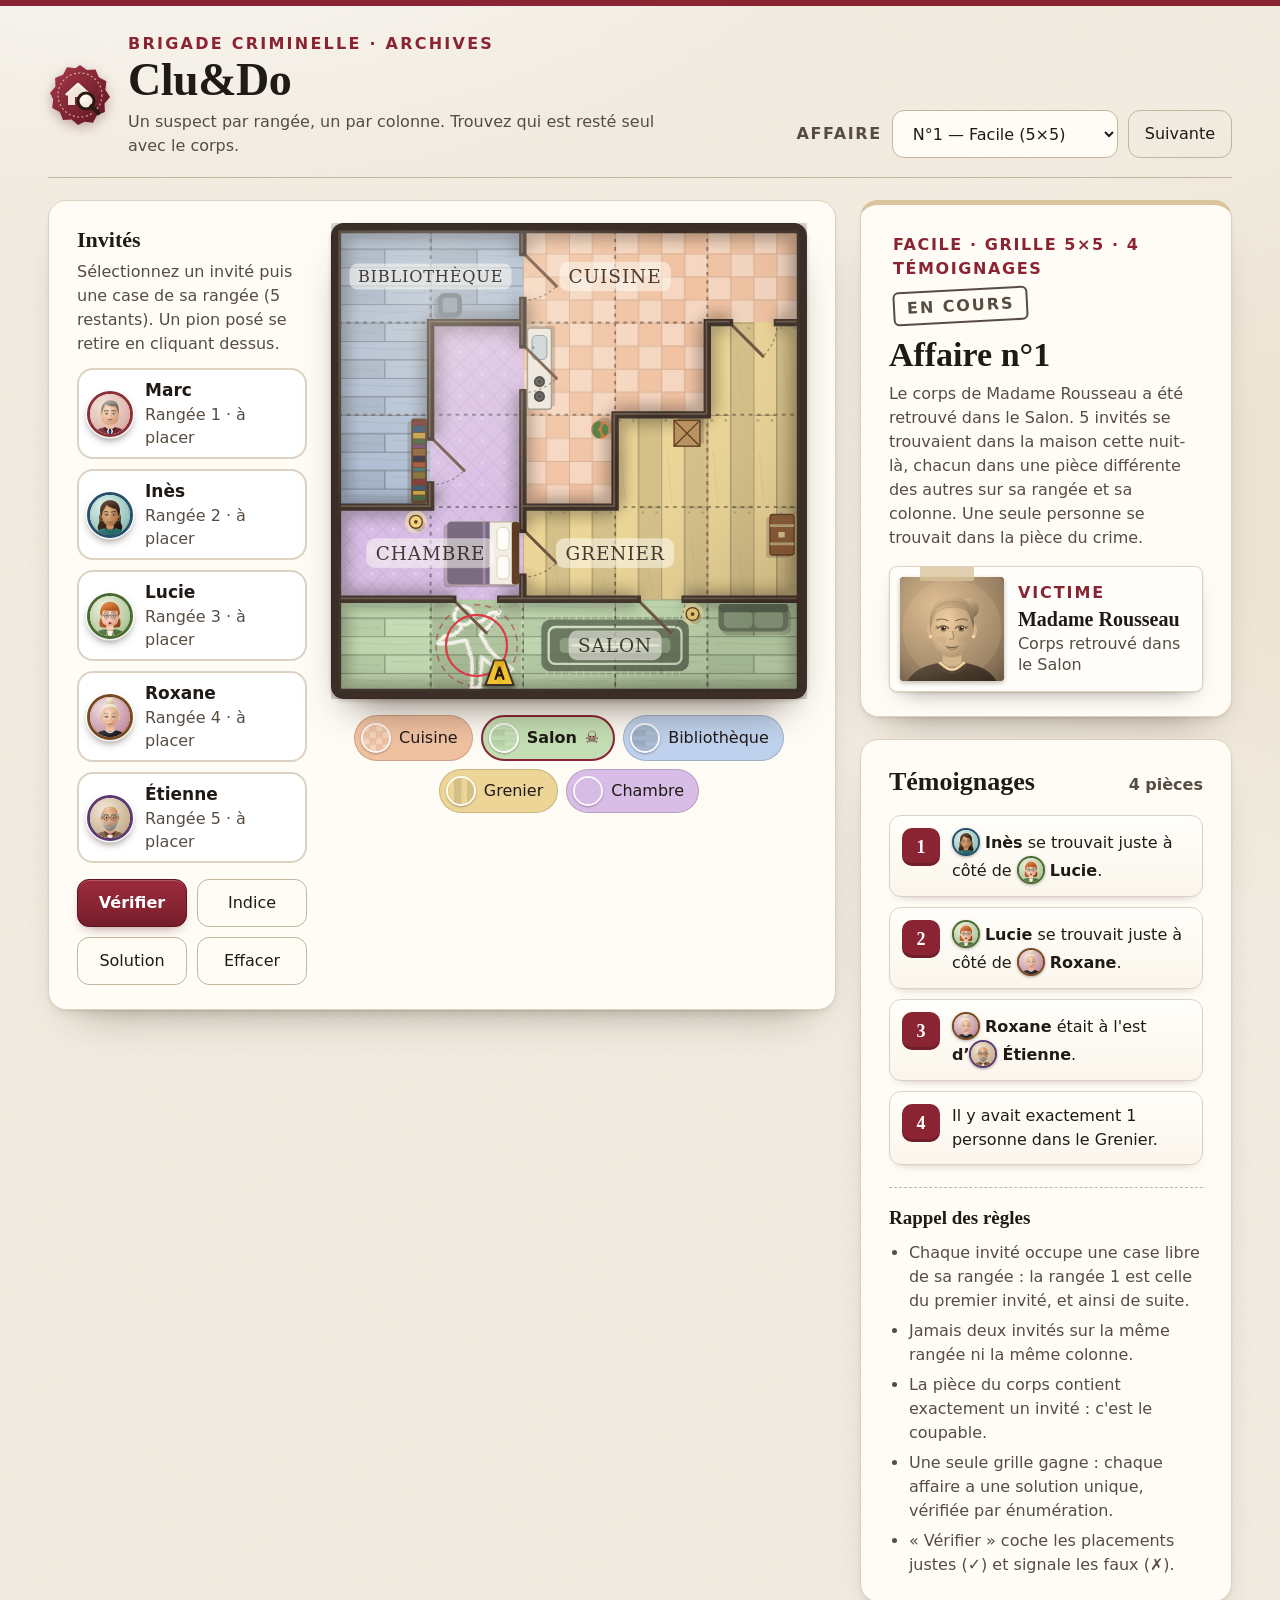
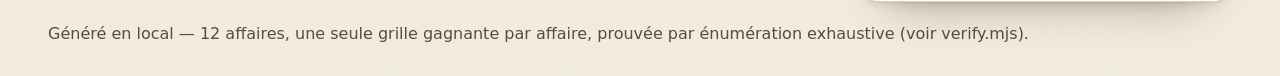
==== commit 233dd86a: "Rename the app to Clu&Do" ====
--- a/index.html
+++ b/index.html
@@ -4,7 +4,7 @@
 <meta charset="utf-8">
 <meta name="viewport" content="width=device-width, initial-scale=1, viewport-fit=cover">
 <meta name="theme-color" content="#f4eee3">
-<title>Murdoku HD — affaires de déduction</title>
+<title>Clu&amp;Do — affaires de déduction</title>
 <link rel="icon" href="assets/ui/emblem.svg" type="image/svg+xml">
 <link rel="stylesheet" href="styles.css">
 </head>
@@ -14,7 +14,7 @@
     <img class="brand-emblem" src="assets/ui/emblem.svg" alt="" width="64" height="64">
     <div class="brand-text">
       <p class="kicker">Brigade criminelle · Archives</p>
-      <h1>Murdoku</h1>
+      <h1>Clu&amp;Do</h1>
       <p class="brand-sub">Un suspect par rangée, un par colonne. Trouvez qui est resté seul avec le corps.</p>
     </div>
   </div>
--- a/styles.css
+++ b/styles.css
@@ -1,4 +1,4 @@
-/* Murdoku HD — ivory dossier, deep crimson accent, illustrated floorplan. */
+/* Clu&Do — ivory dossier, deep crimson accent, illustrated floorplan. */
 :root {
   --paper: #f4eee3;
   --card: #fffcf6;
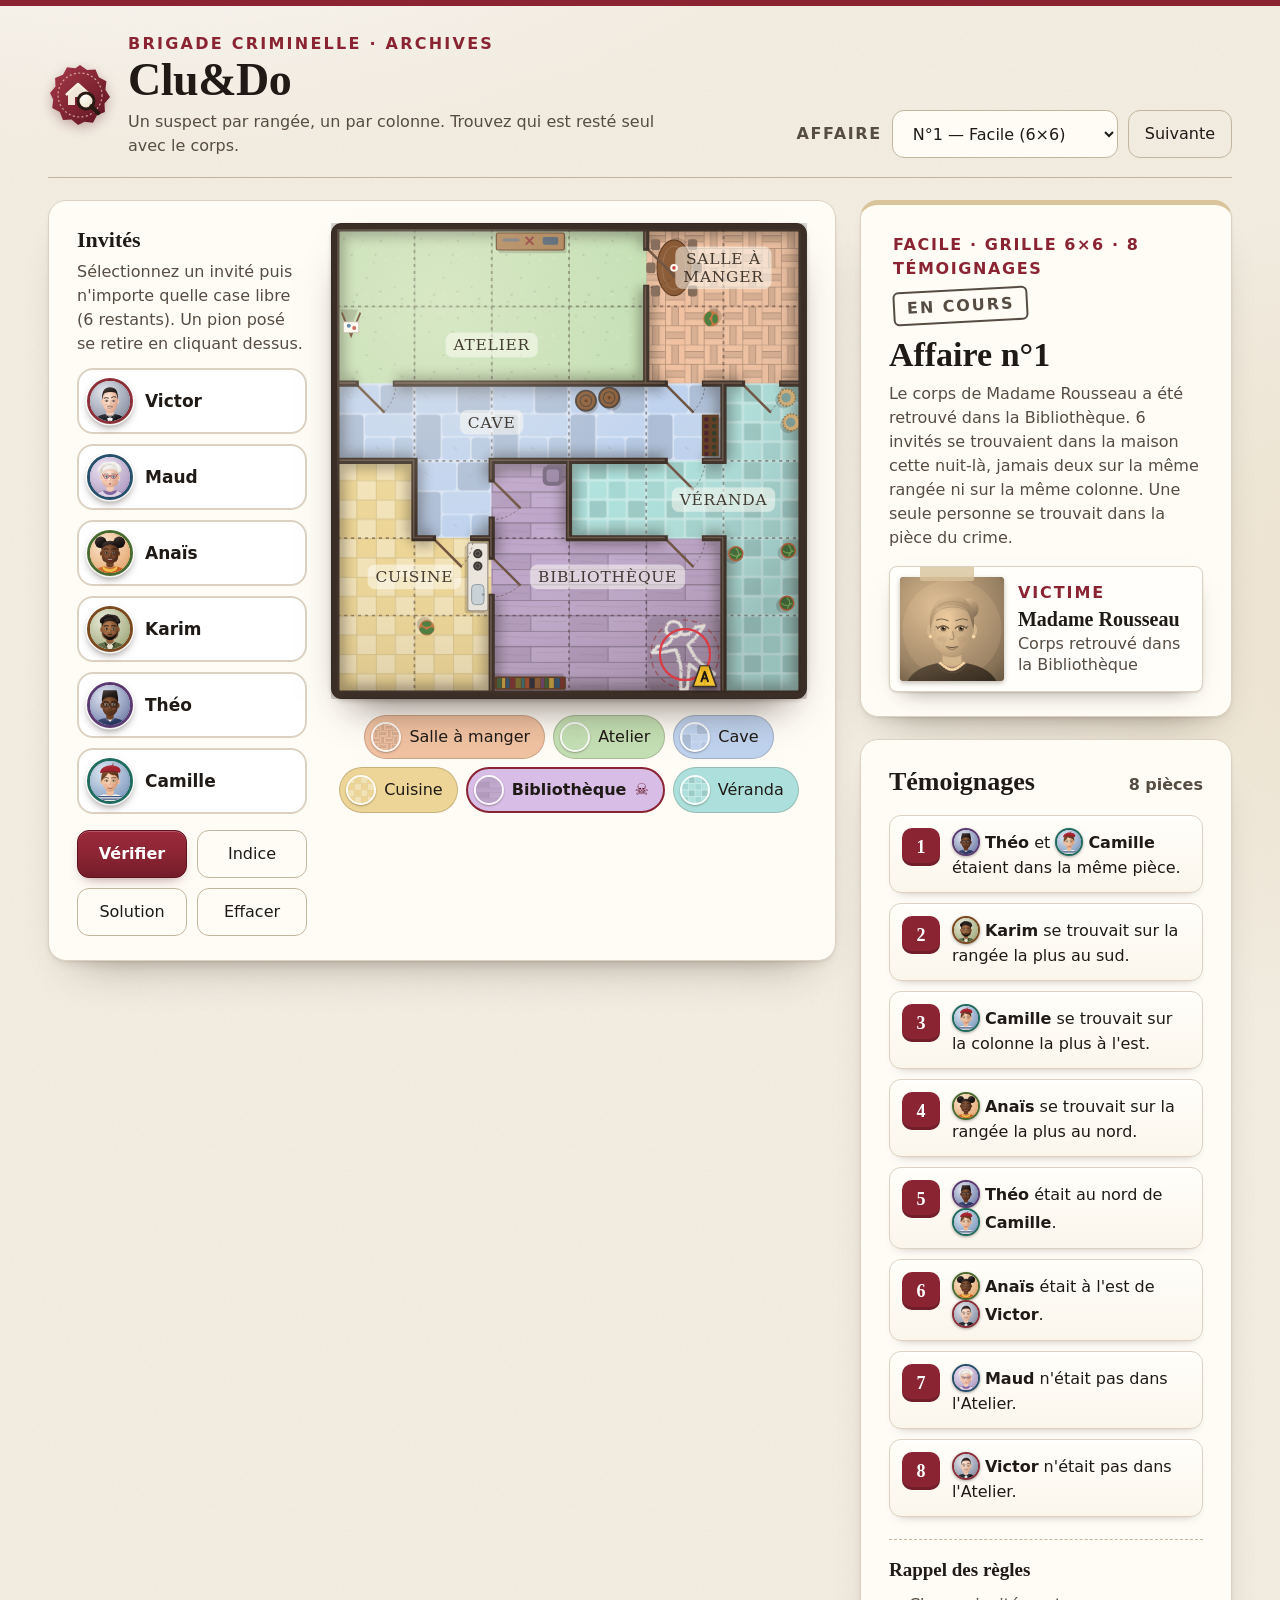
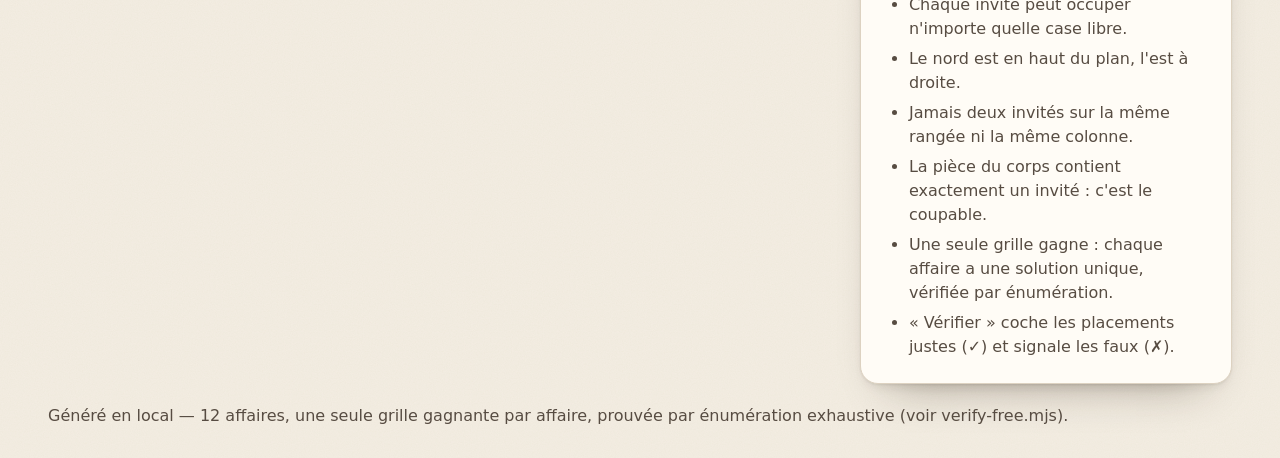
==== commit 411d3fef: "Free placement validated by the clues; regenerate the 12 cases with a single winning grid; ship as a" ====
--- a/index.html
+++ b/index.html
@@ -4,14 +4,21 @@
 <meta charset="utf-8">
 <meta name="viewport" content="width=device-width, initial-scale=1, viewport-fit=cover">
 <meta name="theme-color" content="#f4eee3">
+<meta name="mobile-web-app-capable" content="yes">
+<meta name="apple-mobile-web-app-capable" content="yes">
+<meta name="apple-mobile-web-app-status-bar-style" content="default">
+<meta name="apple-mobile-web-app-title" content="Clu&amp;Do">
 <title>Clu&amp;Do — affaires de déduction</title>
+<link rel="manifest" href="manifest.webmanifest">
 <link rel="icon" href="assets/ui/emblem.svg" type="image/svg+xml">
+<link rel="apple-touch-icon" href="assets/icons/apple-touch-icon.png">
 <link rel="stylesheet" href="styles.css">
 </head>
 <body>
 <header class="masthead">
   <div class="brand">
     <img class="brand-emblem" src="assets/ui/emblem.svg" alt="" width="64" height="64">
+    <span class="brand-word" aria-hidden="true">Clu&amp;Do</span>
     <div class="brand-text">
       <p class="kicker">Brigade criminelle · Archives</p>
       <h1>Clu&amp;Do</h1>
@@ -89,17 +96,18 @@
     <div class="legend">
       <h3>Rappel des règles</h3>
       <ul>
-        <li>Chaque invité occupe une case libre de sa rangée : la rangée 1 est celle du premier invité, et ainsi de suite.</li>
+        <li>Chaque invité peut occuper n'importe quelle case libre.</li>
+        <li>Le nord est en haut du plan, l'est à droite.</li>
         <li>Jamais deux invités sur la même rangée ni la même colonne.</li>
         <li>La pièce du corps contient exactement un invité : c'est le coupable.</li>
-        <li>Une seule grille gagne : chaque affaire a une solution unique, vérifiée par énumération.</li>
+        <li id="rule-count">Une seule grille gagne : chaque affaire a une solution unique, vérifiée par énumération.</li>
         <li>« Vérifier » coche les placements justes (✓) et signale les faux (✗).</li>
       </ul>
     </div>
   </aside>
   <div class="sheet-space" id="sheet-space" aria-hidden="true"></div>
 </main>
-<footer class="footer">Généré en local — 12 affaires, une seule grille gagnante par affaire, prouvée par énumération exhaustive (voir verify.mjs).</footer>
+<footer class="footer" id="footer">Généré en local — 12 affaires, une seule grille gagnante par affaire, prouvée par énumération exhaustive (voir verify-free.mjs).</footer>
 
 <!-- Phone bottom sheet: app.js moves the dossier, clues, rules and tally in here under 860 px. -->
 <section class="sheet mobile-only is-peek" id="sheet" aria-label="Enquête">
@@ -140,6 +148,7 @@
 </div>
 
 <script src="floorplan.js"></script>
+<script src="clues.js"></script>
 <script src="app.js"></script>
 </body>
 </html>
--- a/styles.css
+++ b/styles.css
@@ -67,6 +67,8 @@
 .brand { display: flex; gap: 16px; align-items: center; min-width: 0; }
 .brand-emblem { width: 64px; height: 64px; flex: none; filter: drop-shadow(0 4px 6px rgba(94, 20, 32, .3)); }
 .brand-text { min-width: 0; }
+/* The wordmark only shows on phones, where the full header block is hidden. */
+.brand-word { display: none; }
 .kicker {
   margin: 0;
   font-size: 16px;
@@ -112,9 +114,6 @@
   .actions { display: grid; grid-template-columns: 1fr 1fr; }
   .suspect { gap: 8px; padding: 8px 8px 8px 6px; }
   .suspect .avatar { width: 40px; }
-  .who .sub { display: grid; }
-  .who .sub > span { display: block; white-space: nowrap; }
-  .who .sub > .sep { display: none; }
   .masthead { gap: 12px; }
   .brand { gap: 12px; align-items: flex-start; }
   .brand-emblem { width: 48px; height: 48px; }
@@ -286,20 +285,9 @@
 .cell:hover::before { background: rgba(255, 252, 240, .34); box-shadow: inset 0 0 0 2px rgba(255, 255, 255, .6); }
 .cell:focus-visible { outline: none; }
 .cell:focus-visible::before { box-shadow: inset 0 0 0 3px var(--accent), 0 0 0 2px #fff; }
-.cell.row-active::before { background: rgba(138, 36, 51, .1); }
-.cell.target::after {
-  content: "";
-  position: absolute;
-  inset: 22%;
-  border-radius: 50%;
-  border: 2.5px dashed rgba(138, 36, 51, .75);
-  background: rgba(255, 252, 240, .45);
-  animation: target-breathe 1.6s ease-in-out infinite;
-  pointer-events: none;
-}
+.cell.open::before { background: rgba(138, 36, 51, .1); }
 .cell.victim { cursor: help; }
 .cell.mismatch::before { box-shadow: inset 0 0 0 3px rgba(156, 47, 31, .85); background: rgba(156, 47, 31, .12); }
-.cell.nudge { animation: nudge .42s ease-in-out; }
 
 .token {
   position: relative;
@@ -445,11 +433,9 @@
 .suspect .avatar { width: 46px; flex: none; }
 .who { display: grid; min-width: 0; line-height: 1.45; }
 .who strong { font-size: 17px; overflow-wrap: anywhere; }
-.who .sub { font-size: 16px; color: var(--ink-soft); }
 .suspect.selected { border-color: var(--accent); background: var(--accent-soft); box-shadow: 0 0 0 3px rgba(138, 36, 51, .16); }
 .suspect.selected .avatar { animation: selected-ring 1.4s ease-in-out infinite; }
 .suspect.placed { background: var(--card-2); }
-.suspect.placed .status { color: var(--ok); font-weight: 700; }
 
 /* ---------------------------------------------------------------- actions */
 .actions { display: flex; flex-wrap: wrap; gap: 10px; }
@@ -625,8 +611,6 @@
   60% { transform: translateX(-3px); }
   80% { transform: translateX(3px); }
 }
-@keyframes nudge { 0%, 100% { transform: translateX(0); } 30% { transform: translateX(-3px); } 60% { transform: translateX(3px); } }
-@keyframes target-breathe { 0%, 100% { transform: scale(.9); opacity: .7; } 50% { transform: scale(1); opacity: 1; } }
 @keyframes ring-pulse { 0% { transform: scale(.55); opacity: .95; } 100% { transform: scale(1.25); opacity: 0; } }
 @keyframes tent-bob { 0%, 100% { transform: rotate(0); } 50% { transform: rotate(-5deg); } }
 @keyframes selected-ring { 0%, 100% { box-shadow: 0 0 0 0 rgba(138, 36, 51, .45); } 50% { box-shadow: 0 0 0 6px rgba(138, 36, 51, 0); } }
@@ -659,8 +643,8 @@
 @media (max-width: 860px) {
   :root {
     --head-h: 58px;
-    --rail-h: 68px;
-    --bar-h: 56px;
+    --rail-h: 62px;
+    --bar-h: 52px;
     --gap: 6px;
     --pad: 6px;
     --safe-t: env(safe-area-inset-top, 0px);
@@ -671,10 +655,15 @@
     --chrome: calc(var(--safe-t) + var(--head-h) + var(--rail-h) + var(--bar-h) + 4 * var(--gap));
     /* Square board: as wide as the screen, unless that would squeeze the
        sheet peek below 180 px (or the 7×7 cells below 44 px on short screens). */
-    --board: min(
+    --board-fit: min(
       calc(100vw - 2 * var(--pad) - var(--safe-l) - var(--safe-r)),
       max(min(320px, calc(var(--vh) - var(--chrome) - 96px)), calc(var(--vh) - var(--chrome) - 180px))
     );
+    /* Smallest board keeping 44 px cells inside the SVG frame (n×100 + 16
+       units); an 8×8 grid needs ~360 px and may use the side padding for it.
+       --n is set on the root by app.js. */
+    --board-min: calc(44.1px * var(--n, 7) * (var(--n, 7) * 100 + 16) / (var(--n, 7) * 100));
+    --board: min(calc(100vw - var(--safe-l) - var(--safe-r)), max(var(--board-fit), var(--board-min)));
   }
   @supports (height: 100dvh) { :root { --vh: 100dvh; } }
 
@@ -701,8 +690,17 @@
     border-top-width: 4px;
   }
   .masthead::after { left: var(--pad); right: var(--pad); }
-  .brand { flex: none; gap: 0; align-items: center; }
+  .brand { flex: none; gap: 8px; align-items: center; }
   .brand-emblem { width: 40px; height: 40px; }
+  .brand-word {
+    display: inline-block;
+    font-family: Georgia, 'Noto Serif', serif;
+    font-weight: 700;
+    font-size: 19px;
+    letter-spacing: .01em;
+    color: var(--accent-deep);
+    white-space: nowrap;
+  }
   .brand-text, .case-switch label {
     position: absolute;
     width: 1px;
@@ -749,21 +747,13 @@
     padding: 5px 14px 5px 5px;
     border-radius: 999px;
     scroll-snap-align: start;
-    position: relative; /* contains the screen-reader-only labels inside the rail */
+    position: relative;
   }
   .suspect:hover { transform: none; box-shadow: none; }
   .avatar-wrap { display: block; position: relative; flex: none; width: 44px; height: 44px; }
   .suspect .avatar, .roster .suspect .avatar { width: 44px; }
   .who { line-height: 1.4; }
   .who strong { font-size: 16px; overflow-wrap: normal; white-space: nowrap; }
-  .who .sub { display: block; white-space: nowrap; }
-  .who .sub > .sep, .who .sub > .status {
-    position: absolute;
-    width: 1px;
-    height: 1px;
-    overflow: hidden;
-    clip-path: inset(50%);
-  }
   .check {
     display: grid;
     place-items: center;
@@ -782,7 +772,6 @@
   }
   .suspect.placed { background: #f1f8f3; border-color: #b2d6bf; }
   .suspect.selected { border-color: var(--accent); background: var(--accent-soft); box-shadow: inset 0 0 0 1px var(--accent); }
-  .suspect.selected .sub { color: var(--accent-deep); font-weight: 700; }
 
   /* Action bar: two primary buttons + overflow; the overflow swaps the face. */
   .actions,
@@ -838,6 +827,12 @@
     transform: translateY(calc(100% - var(--peek-px)));
     will-change: transform;
   }
+  /* Short phones: tighten the chrome so the peek can still show a tally plus
+     the first clue without covering the action bar. */
+  @media (max-height: 780px) {
+    :root { --head-h: 56px; --bar-h: 52px; --rail-h: 58px; --gap: 2px; }
+  }
+
   .sheet.is-full { transform: translateY(0); }
 
   /* Peek shows one whole clue plus an explicit affordance: a sentence must
@@ -852,16 +847,14 @@
     color: var(--accent-deep);
   }
   .sheet-more:empty { display: none; }
-  .sheet.is-peek #pane-clues .sheet-more { display: block; }
-  /* Short phones: the peek must still show the whole hint line. */
-  @media (max-height: 820px) {
-    .sheet { --peek-px: 212px; }
-  }
+  .sheet-more[hidden] { display: none; }
+  .sheet.is-peek #pane-clues .sheet-more:not([hidden]) { display: block; }
+
   .sheet.is-closed { transform: translateY(calc(100% - var(--head-px) - var(--safe-b))); }
   /* Only snap changes animate; resizes and drags follow instantly. */
   .sheet.animate { transition: transform .38s cubic-bezier(.2, .9, .3, 1); }
 
-  .sheet-head { flex: none; padding: 6px 10px 8px; touch-action: none; user-select: none; cursor: grab; }
+  .sheet-head { flex: none; padding: 4px 10px 6px; touch-action: none; user-select: none; cursor: grab; }
   .sheet-grip { display: block; width: 44px; height: 5px; margin: 0 auto 6px; border-radius: 3px; background: var(--line-strong); }
   .sheet-bar { display: flex; align-items: center; gap: 8px; }
   .sheet-tabs { display: flex; gap: 6px; flex: 1 1 auto; min-width: 0; }
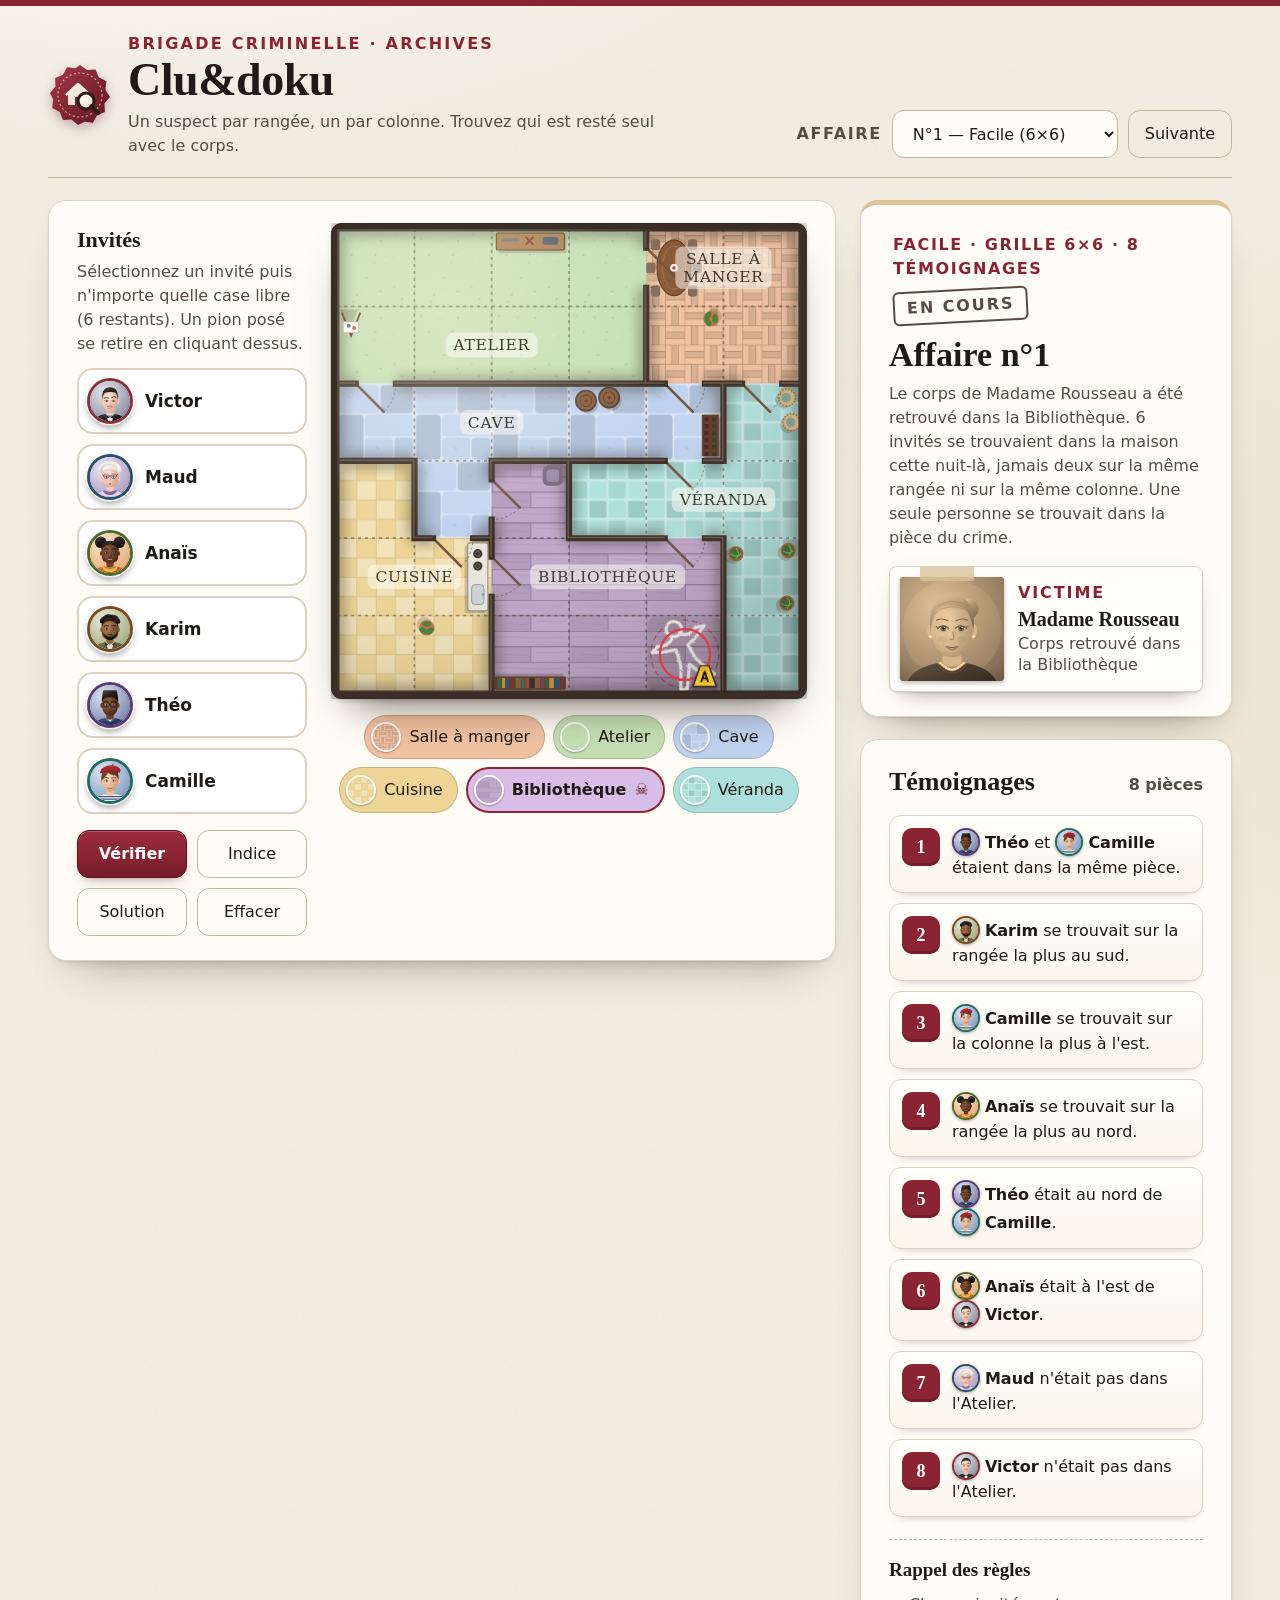
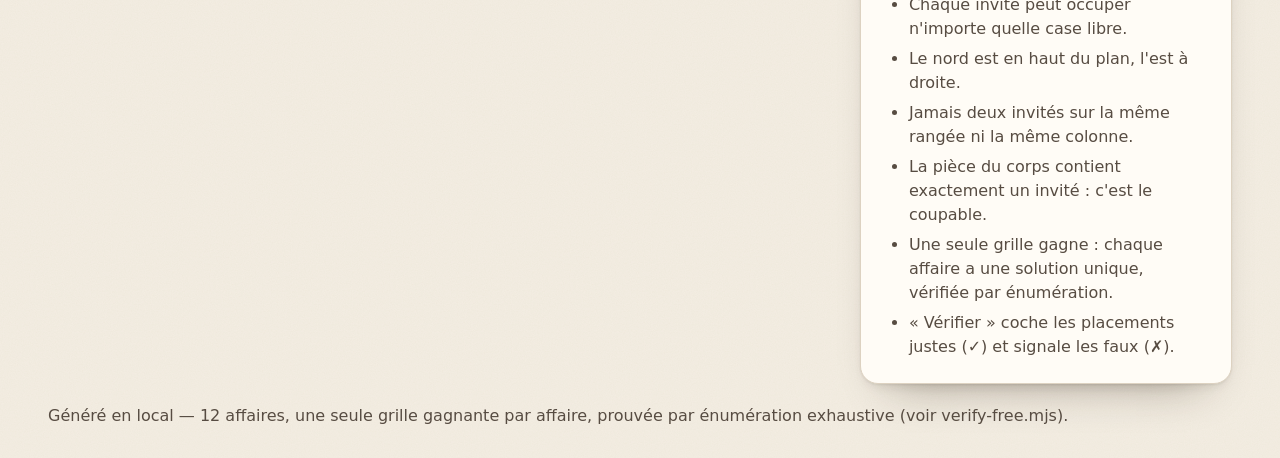
==== commit 37d2e9d5: "Rename the app to Clu&doku" ====
--- a/index.html
+++ b/index.html
@@ -7,8 +7,8 @@
 <meta name="mobile-web-app-capable" content="yes">
 <meta name="apple-mobile-web-app-capable" content="yes">
 <meta name="apple-mobile-web-app-status-bar-style" content="default">
-<meta name="apple-mobile-web-app-title" content="Clu&amp;Do">
-<title>Clu&amp;Do — affaires de déduction</title>
+<meta name="apple-mobile-web-app-title" content="Clu&amp;doku">
+<title>Clu&amp;doku — affaires de déduction</title>
 <link rel="manifest" href="manifest.webmanifest">
 <link rel="icon" href="assets/ui/emblem.svg" type="image/svg+xml">
 <link rel="apple-touch-icon" href="assets/icons/apple-touch-icon.png">
@@ -18,10 +18,10 @@
 <header class="masthead">
   <div class="brand">
     <img class="brand-emblem" src="assets/ui/emblem.svg" alt="" width="64" height="64">
-    <span class="brand-word" aria-hidden="true">Clu&amp;Do</span>
+    <span class="brand-word" aria-hidden="true">Clu&amp;doku</span>
     <div class="brand-text">
       <p class="kicker">Brigade criminelle · Archives</p>
-      <h1>Clu&amp;Do</h1>
+      <h1>Clu&amp;doku</h1>
       <p class="brand-sub">Un suspect par rangée, un par colonne. Trouvez qui est resté seul avec le corps.</p>
     </div>
   </div>
--- a/styles.css
+++ b/styles.css
@@ -1,4 +1,4 @@
-/* Clu&Do — ivory dossier, deep crimson accent, illustrated floorplan. */
+/* Clu&doku — ivory dossier, deep crimson accent, illustrated floorplan. */
 :root {
   --paper: #f4eee3;
   --card: #fffcf6;
